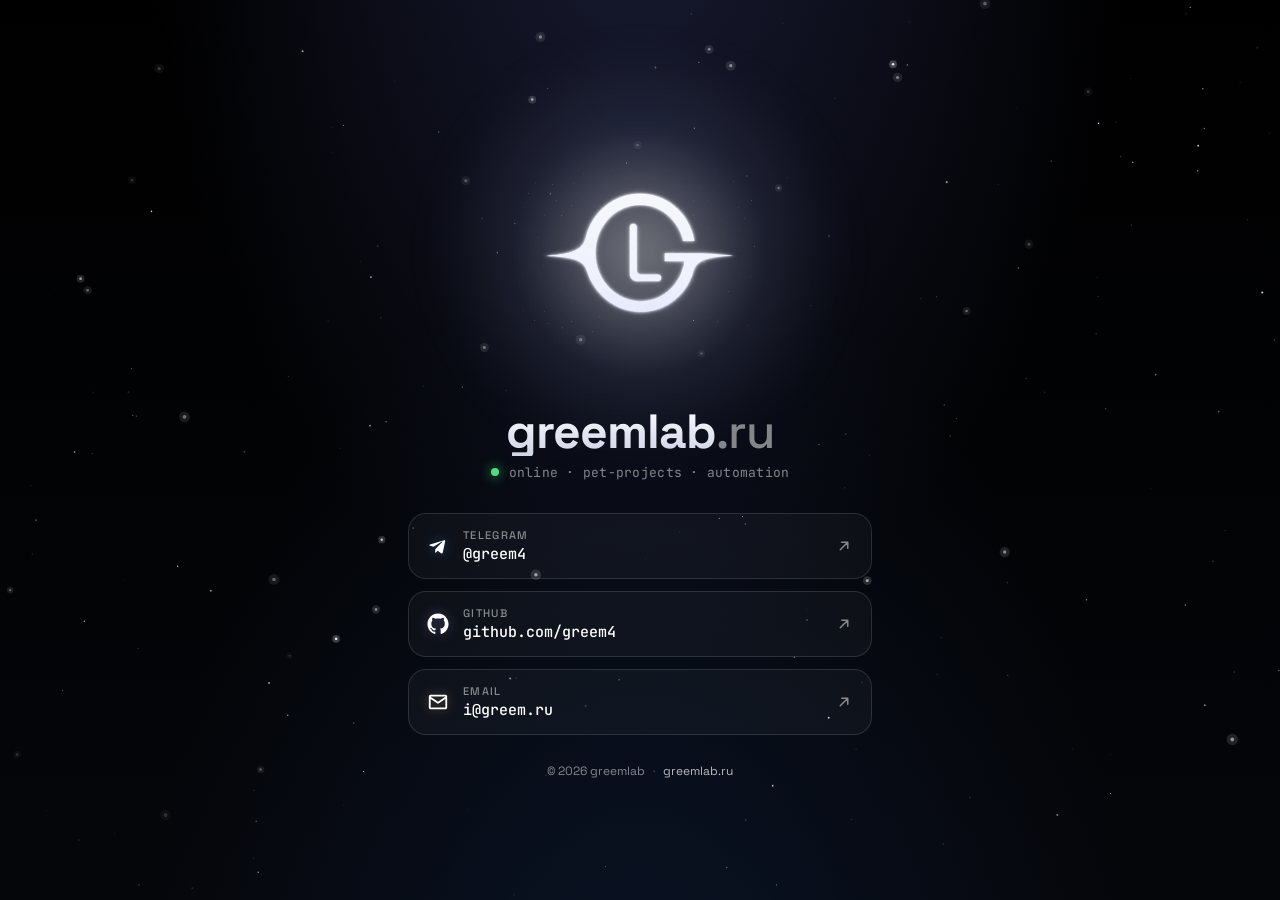
==== index.html @ f033d7c4 "личная карточка + лого" ====
<!DOCTYPE html>
<html lang="ru">
<head>
  <meta charset="UTF-8" />
  <meta name="viewport" content="width=device-width, initial-scale=1.0, viewport-fit=cover" />
  <meta name="theme-color" content="#000000" />
  <meta name="description" content="greemlab — личный сайт-визитка. Telegram, GitHub, контакты." />
  <meta name="author" content="greemlab" />

  <meta property="og:type" content="website" />
  <meta property="og:title" content="greemlab" />
  <meta property="og:description" content="Личный сайт-визитка. Telegram, GitHub, контакты." />
  <meta property="og:image" content="https://greemlab.ru/assets/logo.png" />
  <meta property="og:url" content="https://greemlab.ru" />
  <meta name="twitter:card" content="summary_large_image" />

  <title>greemlab — личный сайт</title>

  <link rel="icon" type="image/png" href="assets/logo.png" />
  <link rel="apple-touch-icon" href="assets/logo.png" />
  <link rel="canonical" href="https://greemlab.ru/" />

  <link rel="preconnect" href="https://fonts.googleapis.com" />
  <link rel="preconnect" href="https://fonts.gstatic.com" crossorigin />
  <link href="https://fonts.googleapis.com/css2?family=Space+Grotesk:wght@400;500;600;700&family=JetBrains+Mono:wght@400;500&display=swap" rel="stylesheet" />

  <link rel="stylesheet" href="styles.css" />
</head>
<body>
  <canvas id="starfield" aria-hidden="true"></canvas>

  <a class="skip-link" href="#main">Перейти к содержимому</a>

  <main id="main" class="card" role="main">
    <div class="logo-wrap">
      <div class="logo" role="img" aria-label="Логотип greemlab"></div>
      <img
        src="assets/logo.png"
        alt="Логотип greemlab"
        class="logo-img"
        width="220"
        height="220"
        draggable="false"
      />
    </div>

    <h1 class="title">
      <span class="title-main">greemlab</span>
      <span class="title-dot">.</span><span class="title-tld">ru</span>
    </h1>

    <p class="tagline">
      <span class="dot"></span>
      <span>online · pet-projects · automation</span>
    </p>

    <nav class="links" aria-label="Контакты">
      <a class="link tg" href="https://t.me/greem4" target="_blank" rel="noopener noreferrer" aria-label="Telegram">
        <svg class="icon" viewBox="0 0 24 24" aria-hidden="true">
          <path d="M9.04 15.47 8.9 19.4c.41 0 .59-.18.81-.39l1.94-1.86 4.02 2.94c.74.41 1.27.2 1.46-.68l2.65-12.4c.25-1.13-.41-1.57-1.13-1.3L3.4 10.34c-1.1.43-1.08 1.05-.19 1.32l3.93 1.23 9.13-5.75c.43-.27.82-.12.5.17"/>
        </svg>
        <span class="link-text">
          <span class="link-label">Telegram</span>
          <span class="link-value">@greem4</span>
        </span>
        <svg class="arrow" viewBox="0 0 24 24" aria-hidden="true">
          <path d="M7 17 17 7M9 7h8v8" fill="none" stroke="currentColor" stroke-width="2" stroke-linecap="round" stroke-linejoin="round"/>
        </svg>
      </a>

      <a class="link gh" href="https://github.com/greem4" target="_blank" rel="noopener noreferrer" aria-label="GitHub">
        <svg class="icon" viewBox="0 0 24 24" aria-hidden="true">
          <path d="M12 .5C5.65.5.5 5.65.5 12c0 5.08 3.29 9.39 7.86 10.91.58.1.79-.25.79-.56 0-.28-.01-1.02-.02-2-3.2.69-3.87-1.54-3.87-1.54-.52-1.34-1.28-1.69-1.28-1.69-1.05-.72.08-.7.08-.7 1.16.08 1.78 1.2 1.78 1.2 1.03 1.77 2.7 1.26 3.36.96.1-.75.4-1.26.73-1.55-2.55-.29-5.24-1.28-5.24-5.69 0-1.26.45-2.29 1.19-3.1-.12-.29-.52-1.47.11-3.06 0 0 .97-.31 3.18 1.18.92-.26 1.91-.39 2.89-.39.98 0 1.97.13 2.89.39 2.21-1.49 3.18-1.18 3.18-1.18.63 1.59.23 2.77.11 3.06.74.81 1.19 1.84 1.19 3.1 0 4.42-2.7 5.4-5.27 5.69.41.36.78 1.05.78 2.12 0 1.53-.01 2.77-.01 3.15 0 .31.21.67.8.56C20.21 21.39 23.5 17.08 23.5 12 23.5 5.65 18.35.5 12 .5z"/>
        </svg>
        <span class="link-text">
          <span class="link-label">GitHub</span>
          <span class="link-value">github.com/greem4</span>
        </span>
        <svg class="arrow" viewBox="0 0 24 24" aria-hidden="true">
          <path d="M7 17 17 7M9 7h8v8" fill="none" stroke="currentColor" stroke-width="2" stroke-linecap="round" stroke-linejoin="round"/>
        </svg>
      </a>

      <a class="link mail" href="mailto:i@greem.ru" aria-label="Email">
        <svg class="icon" viewBox="0 0 24 24" aria-hidden="true">
          <path d="M4 4h16c1.1 0 2 .9 2 2v12c0 1.1-.9 2-2 2H4c-1.1 0-2-.9-2-2V6c0-1.1.9-2 2-2zm0 2v.4l8 5.2 8-5.2V6H4zm16 2.8-7.45 4.85a1 1 0 0 1-1.1 0L4 8.8V18h16V8.8z"/>
        </svg>
        <span class="link-text">
          <span class="link-label">Email</span>
          <span class="link-value">i@greem.ru</span>
        </span>
        <svg class="arrow" viewBox="0 0 24 24" aria-hidden="true">
          <path d="M7 17 17 7M9 7h8v8" fill="none" stroke="currentColor" stroke-width="2" stroke-linecap="round" stroke-linejoin="round"/>
        </svg>
      </a>
    </nav>

    <footer class="footer">
      <span>© <span id="year">2026</span> greemlab</span>
      <span class="sep">·</span>
      <a href="https://greemlab.ru" rel="canonical">greemlab.ru</a>
    </footer>
  </main>

  <script src="script.js" defer></script>
</body>
</html>
---- styles.css ----
:root {
  --bg-0: #000000;
  --bg-1: #05060a;
  --bg-2: #0b0d18;
  --fg: #ffffff;
  --fg-dim: rgba(255, 255, 255, 0.72);
  --fg-mute: rgba(255, 255, 255, 0.5);
  --border: rgba(255, 255, 255, 0.12);
  --border-hover: rgba(255, 255, 255, 0.35);
  --accent: #ffffff;
  --glow: rgba(255, 255, 255, 0.55);
  --card-bg: rgba(255, 255, 255, 0.035);
  --radius: 18px;
  --radius-lg: 28px;
  --shadow: 0 30px 80px -20px rgba(0, 0, 0, 0.8);
  --transition: 220ms cubic-bezier(0.2, 0.7, 0.2, 1);
}

* {
  box-sizing: border-box;
}

html, body {
  margin: 0;
  padding: 0;
  height: 100%;
}

html {
  scroll-behavior: smooth;
}

body {
  font-family: "Space Grotesk", system-ui, -apple-system, "Segoe UI", Roboto, sans-serif;
  color: var(--fg);
  background:
    radial-gradient(ellipse at 50% -20%, #1a1d36 0%, transparent 55%),
    radial-gradient(ellipse at 50% 120%, #0a1426 0%, transparent 55%),
    linear-gradient(180deg, var(--bg-0) 0%, var(--bg-1) 100%);
  background-attachment: fixed;
  min-height: 100svh;
  overflow-x: hidden;
  display: grid;
  place-items: center;
  padding: clamp(16px, 4vw, 48px);
  -webkit-font-smoothing: antialiased;
  -moz-osx-font-smoothing: grayscale;
  text-rendering: optimizeLegibility;
}

#starfield {
  position: fixed;
  inset: 0;
  width: 100%;
  height: 100%;
  z-index: 0;
  pointer-events: none;
  display: block;
}

.skip-link {
  position: absolute;
  left: -9999px;
  top: 0;
}
.skip-link:focus {
  left: 16px;
  top: 16px;
  z-index: 10;
  background: #fff;
  color: #000;
  padding: 8px 12px;
  border-radius: 8px;
}

.card {
  position: relative;
  z-index: 1;
  width: min(520px, 100%);
  padding: clamp(20px, 4vw, 32px) clamp(16px, 3vw, 28px) clamp(28px, 5vw, 40px);
  display: flex;
  flex-direction: column;
  align-items: center;
  text-align: center;
  isolation: isolate;
  animation: cardIn 800ms cubic-bezier(0.2, 0.7, 0.2, 1) both;
}

@keyframes cardIn {
  from {
    opacity: 0;
    transform: translateY(16px) scale(0.98);
    filter: blur(8px);
  }
  to {
    opacity: 1;
    transform: translateY(0) scale(1);
    filter: blur(0);
  }
}

.logo-wrap {
  position: relative;
  width: clamp(180px, 44vw, 260px);
  aspect-ratio: 1 / 1;
  display: grid;
  place-items: center;
  margin: 8px 0 4px;
  transform: translate3d(var(--px, 0px), var(--py, 0px), 0);
  transition: transform 600ms cubic-bezier(0.2, 0.7, 0.2, 1);
  will-change: transform;
}

.logo-wrap::before {
  content: "";
  position: absolute;
  inset: -30%;
  border-radius: 50%;
  background: radial-gradient(circle, rgba(255, 255, 255, 0.32) 0%, rgba(180, 200, 255, 0.12) 35%, transparent 70%);
  filter: blur(24px);
  z-index: -1;
  animation: pulse 4.5s ease-in-out infinite;
}

.logo-wrap::after {
  content: "";
  position: absolute;
  inset: -8%;
  border-radius: 50%;
  background: radial-gradient(circle, rgba(255, 255, 255, 0.18) 0%, transparent 60%);
  filter: blur(8px);
  z-index: -1;
  animation: pulse 3s ease-in-out infinite reverse;
}

.logo {
  position: absolute;
  inset: 0;
  width: 100%;
  height: 100%;
  background: linear-gradient(180deg, #ffffff 0%, #f1f4ff 60%, #d6deff 100%);
  -webkit-mask-image: url("assets/logo.png");
  -webkit-mask-repeat: no-repeat;
  -webkit-mask-position: center;
  -webkit-mask-size: contain;
  -webkit-mask-source-type: luminance;
          mask-image: url("assets/logo.png");
          mask-repeat: no-repeat;
          mask-position: center;
          mask-size: contain;
          mask-mode: luminance;
  filter: drop-shadow(0 0 20px rgba(255, 255, 255, 0.55)) drop-shadow(0 0 44px rgba(180, 200, 255, 0.25));
  animation: float 7s ease-in-out infinite, drift 11s ease-in-out infinite, sway 9s ease-in-out infinite;
  transform-origin: 50% 50%;
  user-select: none;
  -webkit-user-drag: none;
}

.logo-img {
  position: absolute;
  width: 1px;
  height: 1px;
  opacity: 0;
  pointer-events: none;
}

@keyframes float {
  0%, 100% { translate: 0 0; }
  50%      { translate: 0 -14px; }
}

@keyframes drift {
  0%, 100% { rotate: -1.5deg; }
  50%      { rotate:  1.5deg; }
}

@keyframes sway {
  0%, 100% { scale: 1; }
  50%      { scale: 1.04; }
}

@keyframes pulse {
  0%, 100% { opacity: 0.6; transform: scale(1); }
  50%      { opacity: 1;   transform: scale(1.08); }
}

.title {
  margin: 22px 0 8px;
  font-size: clamp(34px, 6vw, 48px);
  font-weight: 700;
  letter-spacing: -0.02em;
  line-height: 1;
  display: inline-flex;
  align-items: baseline;
}

.title-main {
  background: linear-gradient(180deg, #ffffff 0%, #cfd3e6 100%);
  -webkit-background-clip: text;
  background-clip: text;
  color: transparent;
}

.title-dot,
.title-tld {
  color: var(--fg-mute);
  font-weight: 500;
}

.tagline {
  margin: 0 0 28px;
  font-family: "JetBrains Mono", ui-monospace, SFMono-Regular, Menlo, monospace;
  font-size: 13px;
  color: var(--fg-mute);
  display: inline-flex;
  align-items: center;
  gap: 10px;
  letter-spacing: 0.02em;
}

.dot {
  width: 8px;
  height: 8px;
  border-radius: 50%;
  background: #4ade80;
  box-shadow: 0 0 12px rgba(74, 222, 128, 0.8);
  animation: blink 2.4s ease-in-out infinite;
}

@keyframes blink {
  0%, 100% { opacity: 1; transform: scale(1); }
  50% { opacity: 0.4; transform: scale(0.85); }
}

.links {
  display: flex;
  flex-direction: column;
  gap: 12px;
  width: 100%;
  margin-top: 4px;
}

.link {
  --link-glow: rgba(255, 255, 255, 0.25);
  position: relative;
  display: flex;
  align-items: center;
  gap: 14px;
  padding: 14px 18px;
  border-radius: var(--radius);
  border: 1px solid var(--border);
  background: var(--card-bg);
  color: var(--fg);
  text-decoration: none;
  transition: transform var(--transition), border-color var(--transition), background var(--transition), box-shadow var(--transition);
  overflow: hidden;
}

.link::before {
  content: "";
  position: absolute;
  inset: 0;
  background: radial-gradient(120px 80px at var(--mx, 50%) var(--my, 50%), var(--link-glow), transparent 70%);
  opacity: 0;
  transition: opacity var(--transition);
  pointer-events: none;
}

.link:hover,
.link:focus-visible {
  transform: translateY(-2px);
  border-color: var(--border-hover);
  background: rgba(255, 255, 255, 0.06);
  box-shadow: 0 12px 30px -10px rgba(0, 0, 0, 0.6);
  outline: none;
}

.link:hover::before,
.link:focus-visible::before {
  opacity: 1;
}

.link:active {
  transform: translateY(0);
}

.link .icon {
  width: 22px;
  height: 22px;
  fill: currentColor;
  flex-shrink: 0;
  filter: drop-shadow(0 0 6px var(--link-glow));
  transition: transform var(--transition);
}

.link:hover .icon {
  transform: scale(1.1);
}

.link-text {
  display: flex;
  flex-direction: column;
  align-items: flex-start;
  gap: 2px;
  flex: 1;
  text-align: left;
  min-width: 0;
}

.link-label {
  font-size: 11px;
  font-weight: 500;
  letter-spacing: 0.12em;
  text-transform: uppercase;
  color: var(--fg-mute);
}

.link-value {
  font-size: 15px;
  font-weight: 500;
  color: var(--fg);
  font-family: "JetBrains Mono", ui-monospace, SFMono-Regular, Menlo, monospace;
  overflow: hidden;
  text-overflow: ellipsis;
  white-space: nowrap;
  max-width: 100%;
}

.arrow {
  width: 18px;
  height: 18px;
  color: var(--fg-mute);
  flex-shrink: 0;
  transition: transform var(--transition), color var(--transition);
}

.link:hover .arrow {
  color: var(--fg);
  transform: translate(2px, -2px);
}

.link.tg { --link-glow: rgba(56, 165, 240, 0.4); }
.link.gh { --link-glow: rgba(168, 168, 255, 0.35); }
.link.mail { --link-glow: rgba(255, 200, 120, 0.35); }

.link.tg:hover .icon { color: #38a5f0; }
.link.gh:hover .icon { color: #ffffff; }
.link.mail:hover .icon { color: #ffc878; }

.footer {
  margin-top: 28px;
  font-size: 12px;
  color: var(--fg-mute);
  display: flex;
  align-items: center;
  gap: 8px;
  flex-wrap: wrap;
  justify-content: center;
}

.footer a {
  color: var(--fg-dim);
  text-decoration: none;
  transition: color var(--transition);
}

.footer a:hover {
  color: var(--fg);
}

.sep {
  opacity: 0.5;
}

@media (max-width: 420px) {
  .card {
    padding: 28px 20px;
    border-radius: 22px;
  }
  .link {
    padding: 12px 14px;
    gap: 12px;
  }
  .link-value {
    font-size: 14px;
  }
}

@media (prefers-reduced-motion: reduce) {
  *, *::before, *::after {
    animation-duration: 0.01ms !important;
    animation-iteration-count: 1 !important;
    transition-duration: 0.01ms !important;
  }
  #starfield {
    display: none;
  }
}
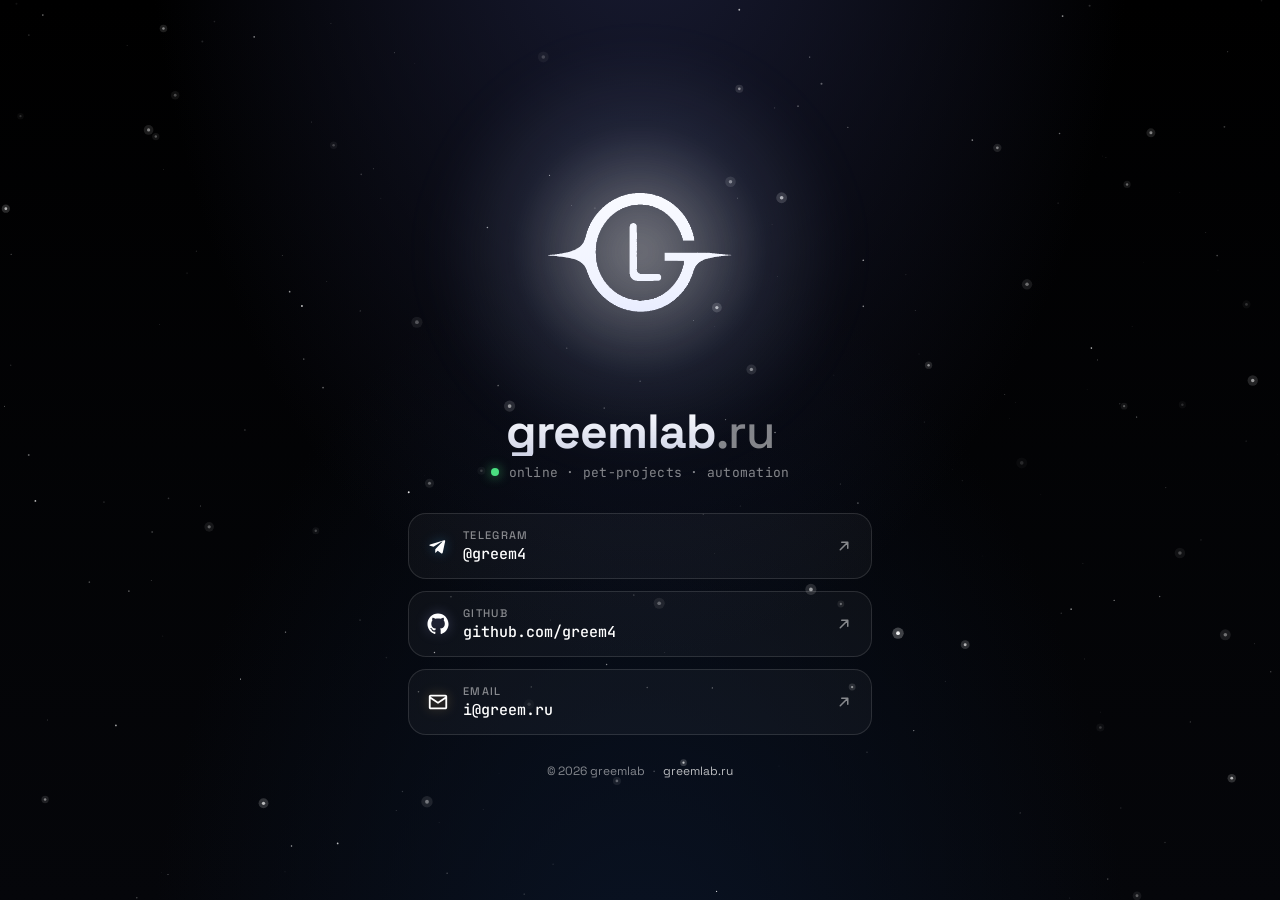
==== commit 4e44c637: "обновил лого" ====
--- a/index.html
+++ b/index.html
@@ -16,8 +16,13 @@
 
   <title>greemlab — личный сайт</title>
 
-  <link rel="icon" type="image/png" href="assets/logo.png" />
-  <link rel="apple-touch-icon" href="assets/logo.png" />
+  <link rel="icon" type="image/svg+xml" href="assets/favicon.svg" />
+  <link rel="icon" type="image/png" sizes="16x16" href="assets/favicon-16.png" />
+  <link rel="icon" type="image/png" sizes="32x32" href="assets/favicon-32.png" />
+  <link rel="icon" type="image/png" sizes="192x192" href="assets/favicon-192.png" />
+  <link rel="icon" type="image/png" sizes="512x512" href="assets/favicon-512.png" />
+  <link rel="alternate icon" type="image/x-icon" href="assets/favicon.ico" />
+  <link rel="apple-touch-icon" sizes="180x180" href="assets/apple-touch-icon.png" />
   <link rel="canonical" href="https://greemlab.ru/" />
 
   <link rel="preconnect" href="https://fonts.googleapis.com" />
@@ -35,7 +40,7 @@
     <div class="logo-wrap">
       <div class="logo" role="img" aria-label="Логотип greemlab"></div>
       <img
-        src="assets/logo.png"
+        src="assets/logo-mask.png"
         alt="Логотип greemlab"
         class="logo-img"
         width="220"
--- a/styles.css
+++ b/styles.css
@@ -139,16 +139,14 @@
   width: 100%;
   height: 100%;
   background: linear-gradient(180deg, #ffffff 0%, #f1f4ff 60%, #d6deff 100%);
-  -webkit-mask-image: url("assets/logo.png");
+  -webkit-mask-image: url("assets/logo-mask.png");
   -webkit-mask-repeat: no-repeat;
   -webkit-mask-position: center;
   -webkit-mask-size: contain;
-  -webkit-mask-source-type: luminance;
-          mask-image: url("assets/logo.png");
+          mask-image: url("assets/logo-mask.png");
           mask-repeat: no-repeat;
           mask-position: center;
           mask-size: contain;
-          mask-mode: luminance;
   filter: drop-shadow(0 0 20px rgba(255, 255, 255, 0.55)) drop-shadow(0 0 44px rgba(180, 200, 255, 0.25));
   animation: float 7s ease-in-out infinite, drift 11s ease-in-out infinite, sway 9s ease-in-out infinite;
   transform-origin: 50% 50%;
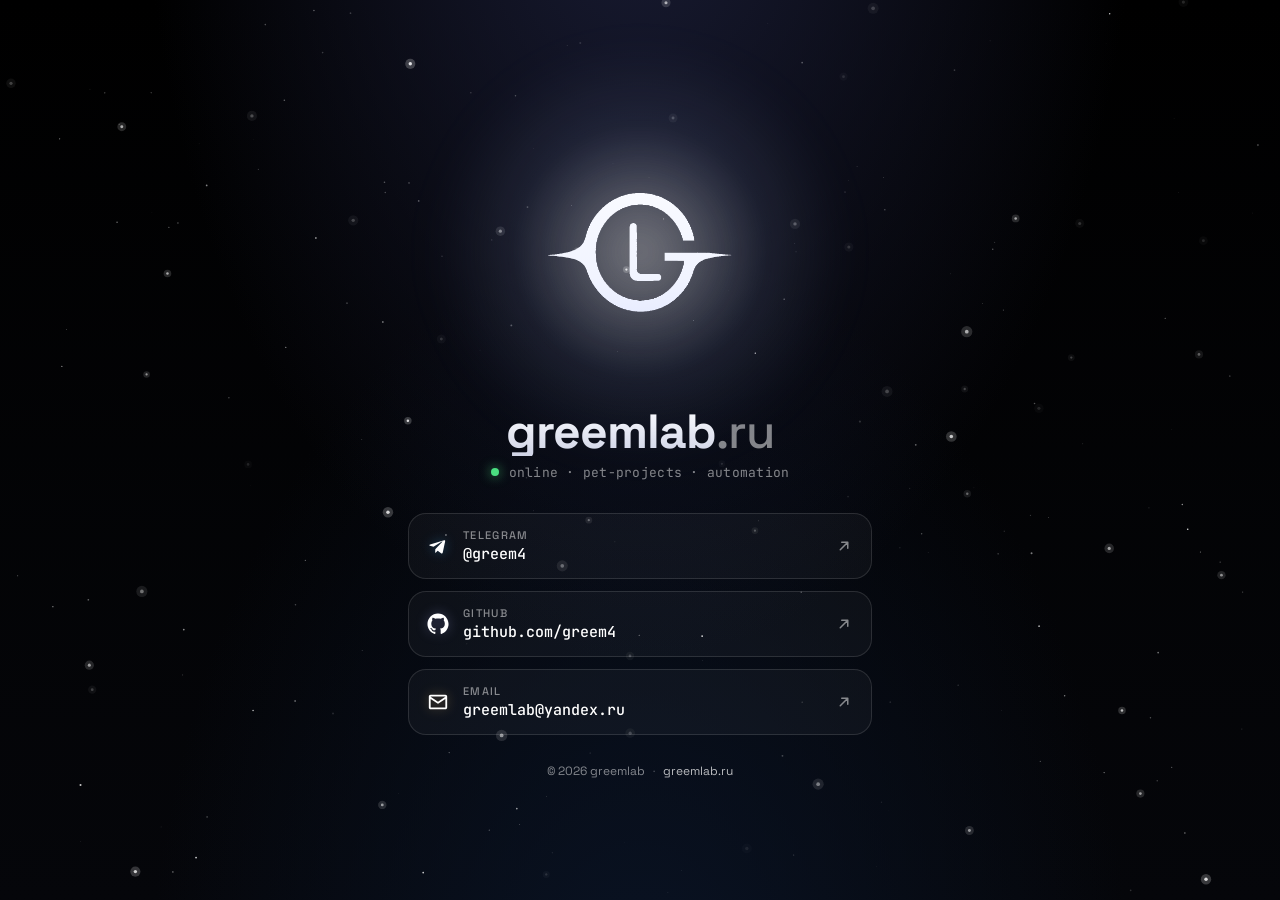
==== commit 44032ec4: "обновил email" ====
--- a/index.html
+++ b/index.html
@@ -86,13 +86,13 @@
         </svg>
       </a>
 
-      <a class="link mail" href="mailto:i@greem.ru" aria-label="Email">
+      <a class="link mail" href="mailto:greemlab@yandex.ru" aria-label="Email">
         <svg class="icon" viewBox="0 0 24 24" aria-hidden="true">
           <path d="M4 4h16c1.1 0 2 .9 2 2v12c0 1.1-.9 2-2 2H4c-1.1 0-2-.9-2-2V6c0-1.1.9-2 2-2zm0 2v.4l8 5.2 8-5.2V6H4zm16 2.8-7.45 4.85a1 1 0 0 1-1.1 0L4 8.8V18h16V8.8z"/>
         </svg>
         <span class="link-text">
           <span class="link-label">Email</span>
-          <span class="link-value">i@greem.ru</span>
+          <span class="link-value">greemlab@yandex.ru</span>
         </span>
         <svg class="arrow" viewBox="0 0 24 24" aria-hidden="true">
           <path d="M7 17 17 7M9 7h8v8" fill="none" stroke="currentColor" stroke-width="2" stroke-linecap="round" stroke-linejoin="round"/>
